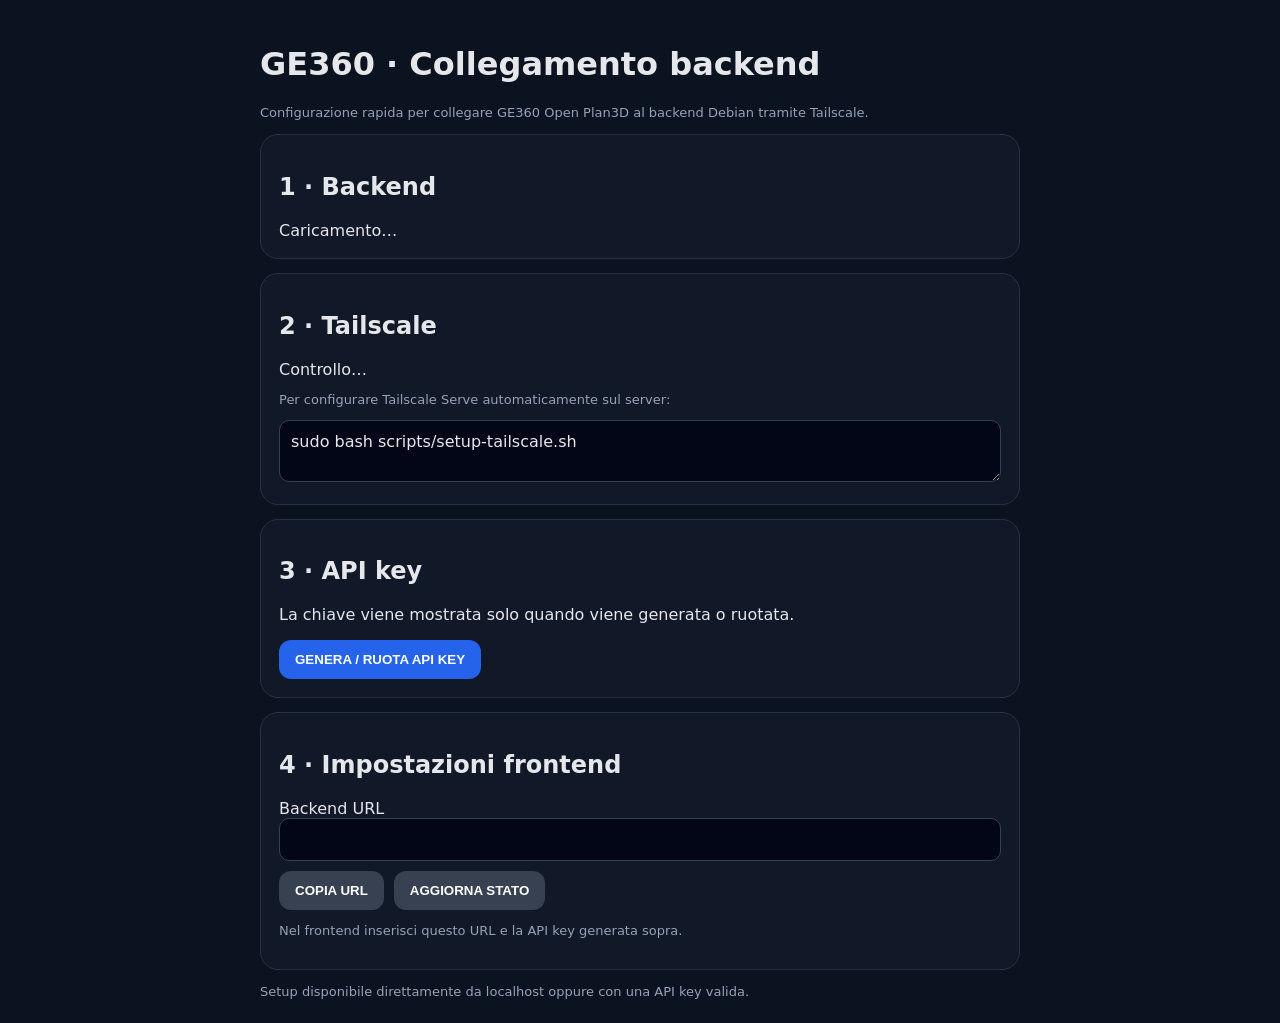
==== setup/index.html @ 034f6e6b "feat: add Tailscale easy-connect setup" ====
<!doctype html>
<html lang="it">
<head>
<meta charset="utf-8">
<meta name="viewport" content="width=device-width,initial-scale=1">
<title>GE360 · Collegamento backend</title>
<style>
body{margin:0;background:#0b1220;color:#e5e7eb;font-family:system-ui,sans-serif}.wrap{max-width:760px;margin:auto;padding:24px}.card{background:#111827;border:1px solid #273244;border-radius:18px;padding:18px;margin:14px 0}.row{display:flex;gap:10px;flex-wrap:wrap}.pill{padding:6px 10px;border-radius:999px;background:#1f2937}.ok{color:#86efac}.bad{color:#fca5a5}button{border:0;border-radius:12px;padding:12px 16px;font-weight:800;cursor:pointer}button.primary{background:#2563eb;color:white}button.secondary{background:#374151;color:white}input,textarea{box-sizing:border-box;width:100%;background:#020617;color:#e5e7eb;border:1px solid #334155;border-radius:10px;padding:11px;font:inherit}code{word-break:break-all}.small{font-size:13px;color:#94a3b8}.hidden{display:none}
</style>
</head>
<body><div class="wrap">
<h1>GE360 · Collegamento backend</h1>
<p class="small">Configurazione rapida per collegare GE360 Open Plan3D al backend Debian tramite Tailscale.</p>

<div class="card">
<h2>1 · Backend</h2>
<div id="backendState">Caricamento…</div>
</div>

<div class="card">
<h2>2 · Tailscale</h2>
<div id="tailscaleState">Controllo…</div>
<p class="small">Per configurare Tailscale Serve automaticamente sul server:</p>
<textarea readonly rows="2">sudo bash scripts/setup-tailscale.sh</textarea>
</div>

<div class="card">
<h2>3 · API key</h2>
<p>La chiave viene mostrata solo quando viene generata o ruotata.</p>
<button class="primary" id="generate">GENERA / RUOTA API KEY</button>
<div id="keyBox" class="hidden">
<p><strong>API key:</strong></p>
<textarea id="apiKey" readonly rows="3"></textarea>
<button class="secondary" data-copy="apiKey">COPIA API KEY</button>
</div>
</div>

<div class="card">
<h2>4 · Impostazioni frontend</h2>
<label>Backend URL</label>
<input id="serverUrl" readonly>
<div class="row" style="margin-top:10px">
<button class="secondary" data-copy="serverUrl">COPIA URL</button>
<button class="secondary" id="refresh">AGGIORNA STATO</button>
</div>
<p class="small">Nel frontend inserisci questo URL e la API key generata sopra.</p>
</div>

<div id="message" class="small"></div>
</div>
<script>
const $=id=>document.getElementById(id);
let profile=null;
async function refresh(){
  $('message').textContent='';
  const r=await fetch('/api/v1/setup/status');
  if(!r.ok){$('message').textContent='Setup disponibile direttamente da localhost oppure con una API key valida.';return}
  profile=await r.json();
  $('backendState').innerHTML='<span class="pill ok">Backend attivo</span> '+(profile.apiKeyConfigured?'<span class="pill ok">API key configurata</span>':'<span class="pill bad">API key mancante</span>');
  const t=profile.tailscale;
  $('tailscaleState').innerHTML=(t.installed?'<span class="pill ok">Installato</span>':'<span class="pill bad">Non installato</span>')+' '+(t.running?'<span class="pill ok">Connesso</span>':'<span class="pill bad">Non connesso</span>')+' '+(t.serveConfigured?'<span class="pill ok">Serve attivo</span>':'<span class="pill bad">Serve da configurare</span>')+(t.dnsName?'<p><code>'+t.dnsName+'</code></p>':'');
  $('serverUrl').value=t.frontendServerUrl||profile.local.frontendServerUrl;
}
$('generate').onclick=async()=>{
  const r=await fetch('/api/v1/setup/api-key',{method:'POST'});
  if(!r.ok){$('message').textContent='Generazione consentita solo localmente oppure con autenticazione.';return}
  const d=await r.json(); $('apiKey').value=d.apiKey; $('keyBox').classList.remove('hidden'); await refresh();
};
$('refresh').onclick=refresh;
document.querySelectorAll('[data-copy]').forEach(b=>b.onclick=async()=>{await navigator.clipboard.writeText($(b.dataset.copy).value);b.textContent='COPIATO ✓';setTimeout(()=>b.textContent=b.dataset.copy==='apiKey'?'COPIA API KEY':'COPIA URL',1200)});
refresh();
</script></body></html>
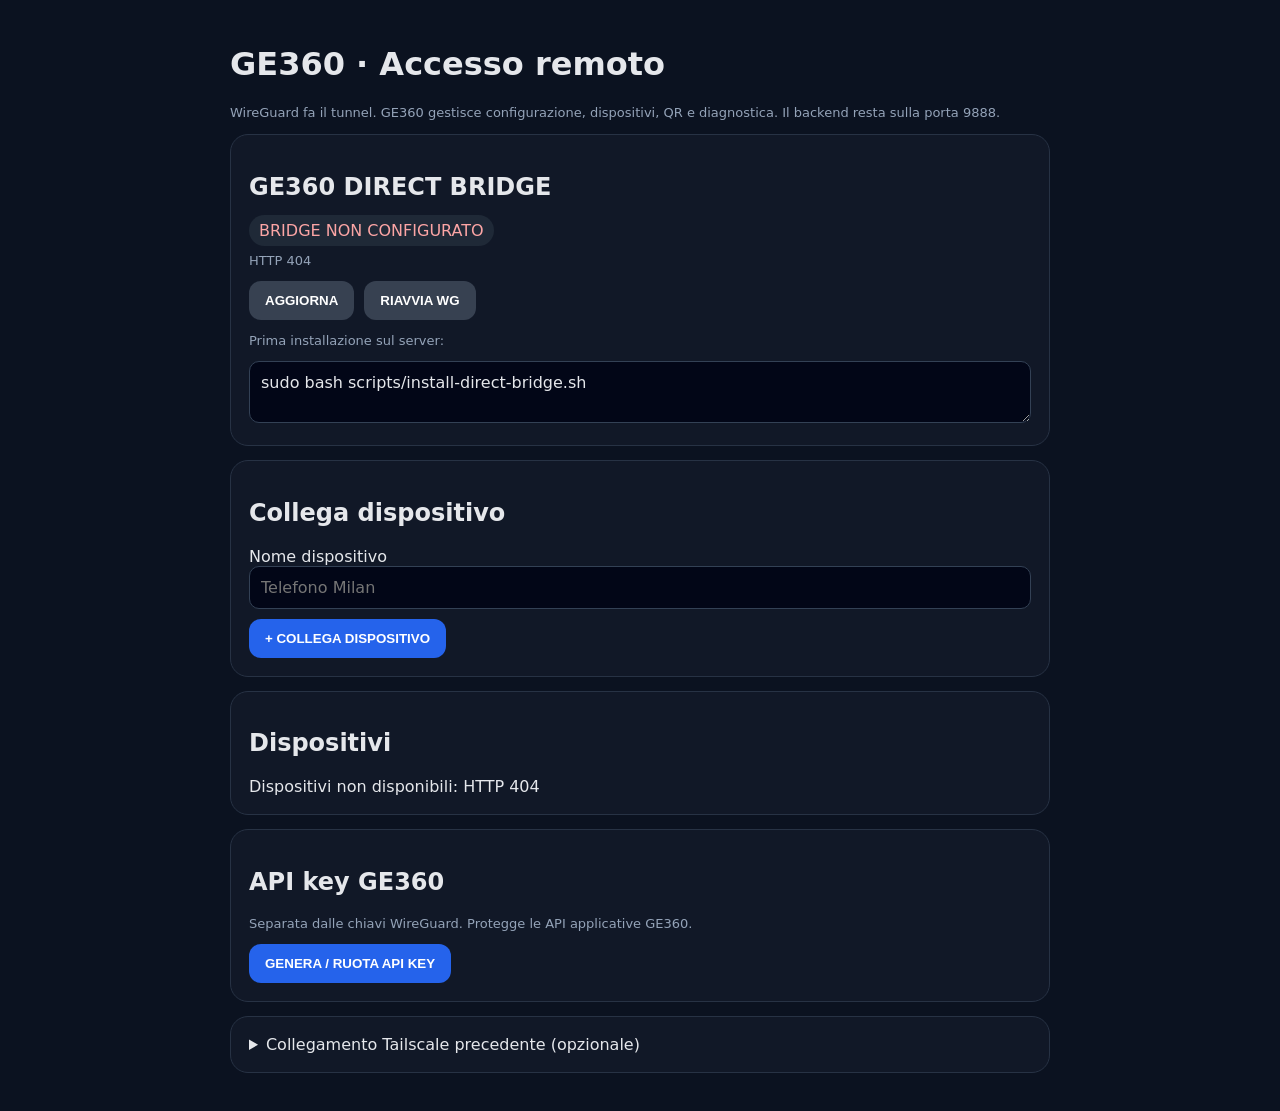
==== commit 44f93382: "feat: add direct bridge API and pairing UI" ====
--- a/setup/index.html
+++ b/setup/index.html
@@ -3,70 +3,117 @@
 <head>
 <meta charset="utf-8">
 <meta name="viewport" content="width=device-width,initial-scale=1">
-<title>GE360 · Collegamento backend</title>
+<title>GE360 · Accesso remoto</title>
 <style>
-body{margin:0;background:#0b1220;color:#e5e7eb;font-family:system-ui,sans-serif}.wrap{max-width:760px;margin:auto;padding:24px}.card{background:#111827;border:1px solid #273244;border-radius:18px;padding:18px;margin:14px 0}.row{display:flex;gap:10px;flex-wrap:wrap}.pill{padding:6px 10px;border-radius:999px;background:#1f2937}.ok{color:#86efac}.bad{color:#fca5a5}button{border:0;border-radius:12px;padding:12px 16px;font-weight:800;cursor:pointer}button.primary{background:#2563eb;color:white}button.secondary{background:#374151;color:white}input,textarea{box-sizing:border-box;width:100%;background:#020617;color:#e5e7eb;border:1px solid #334155;border-radius:10px;padding:11px;font:inherit}code{word-break:break-all}.small{font-size:13px;color:#94a3b8}.hidden{display:none}
+body{margin:0;background:#0b1220;color:#e5e7eb;font-family:system-ui,sans-serif}.wrap{max-width:820px;margin:auto;padding:24px}.card{background:#111827;border:1px solid #273244;border-radius:18px;padding:18px;margin:14px 0}.row{display:flex;gap:10px;flex-wrap:wrap}.pill{padding:6px 10px;border-radius:999px;background:#1f2937}.ok{color:#86efac}.bad{color:#fca5a5}.warn{color:#fde68a}button{border:0;border-radius:12px;padding:12px 16px;font-weight:800;cursor:pointer}button.primary{background:#2563eb;color:white}button.secondary{background:#374151;color:white}button.danger{background:#7f1d1d;color:white}input,textarea{box-sizing:border-box;width:100%;background:#020617;color:#e5e7eb;border:1px solid #334155;border-radius:10px;padding:11px;font:inherit}code{word-break:break-all}.small{font-size:13px;color:#94a3b8}.hidden{display:none}.device{padding:12px 0;border-top:1px solid #273244}.qr{background:white;padding:10px;border-radius:12px;max-width:320px;width:100%;box-sizing:border-box}
 </style>
 </head>
 <body><div class="wrap">
-<h1>GE360 · Collegamento backend</h1>
-<p class="small">Configurazione rapida per collegare GE360 Open Plan3D al backend Debian tramite Tailscale.</p>
+<h1>GE360 · Accesso remoto</h1>
+<p class="small">WireGuard fa il tunnel. GE360 gestisce configurazione, dispositivi, QR e diagnostica. Il backend resta sulla porta 9888.</p>
 
 <div class="card">
-<h2>1 · Backend</h2>
-<div id="backendState">Caricamento…</div>
+<h2>GE360 DIRECT BRIDGE</h2>
+<div id="bridgeState">Controllo…</div>
+<p id="bridgeMessage" class="small"></p>
+<div class="row">
+<button class="secondary" id="bridgeRefresh">AGGIORNA</button>
+<button class="secondary" id="bridgeRestart">RIAVVIA WG</button>
+</div>
+<p class="small">Prima installazione sul server:</p>
+<textarea readonly rows="2">sudo bash scripts/install-direct-bridge.sh</textarea>
 </div>
 
 <div class="card">
-<h2>2 · Tailscale</h2>
-<div id="tailscaleState">Controllo…</div>
-<p class="small">Per configurare Tailscale Serve automaticamente sul server:</p>
-<textarea readonly rows="2">sudo bash scripts/setup-tailscale.sh</textarea>
+<h2>Collega dispositivo</h2>
+<label>Nome dispositivo</label>
+<input id="deviceName" placeholder="Telefono Milan">
+<div style="margin-top:10px"><button class="primary" id="pair">+ COLLEGA DISPOSITIVO</button></div>
+<div id="pairing" class="hidden">
+<p class="warn"><strong>QR mostrato una sola volta.</strong> Non viene salvata la private key del telefono.</p>
+<img id="qr" class="qr" alt="QR WireGuard">
+<label>Backend GE360</label><input id="bridgeBackend" readonly>
+<label style="display:block;margin-top:10px">Configurazione WireGuard</label>
+<textarea id="wgConfig" readonly rows="10"></textarea>
+</div>
 </div>
 
 <div class="card">
-<h2>3 · API key</h2>
-<p>La chiave viene mostrata solo quando viene generata o ruotata.</p>
+<h2>Dispositivi</h2>
+<div id="devices">Nessun dispositivo.</div>
+</div>
+
+<div class="card">
+<h2>API key GE360</h2>
+<p class="small">Separata dalle chiavi WireGuard. Protegge le API applicative GE360.</p>
 <button class="primary" id="generate">GENERA / RUOTA API KEY</button>
 <div id="keyBox" class="hidden">
-<p><strong>API key:</strong></p>
 <textarea id="apiKey" readonly rows="3"></textarea>
 <button class="secondary" data-copy="apiKey">COPIA API KEY</button>
 </div>
 </div>
 
-<div class="card">
-<h2>4 · Impostazioni frontend</h2>
-<label>Backend URL</label>
-<input id="serverUrl" readonly>
-<div class="row" style="margin-top:10px">
-<button class="secondary" data-copy="serverUrl">COPIA URL</button>
-<button class="secondary" id="refresh">AGGIORNA STATO</button>
-</div>
-<p class="small">Nel frontend inserisci questo URL e la API key generata sopra.</p>
-</div>
+<details class="card">
+<summary>Collegamento Tailscale precedente (opzionale)</summary>
+<div id="tailscaleState" class="small" style="margin-top:12px">Controllo…</div>
+</details>
 
 <div id="message" class="small"></div>
 </div>
 <script>
 const $=id=>document.getElementById(id);
 let profile=null;
-async function refresh(){
+async function jsonOrError(r){const d=await r.json().catch(()=>({}));if(!r.ok)throw new Error((d.detail&&d.detail.message)||d.detail||('HTTP '+r.status));return d}
+async function refreshSetup(){
+  try{
+    const r=await fetch('/api/v1/setup/status'); if(!r.ok)return;
+    profile=await r.json();
+    const t=profile.tailscale||{};
+    $('tailscaleState').innerHTML=(t.installed?'Installato':'Non installato')+' · '+(t.running?'connesso':'non connesso')+' · '+(t.serveConfigured?'Serve attivo':'Serve inattivo');
+  }catch(e){}
+}
+async function refreshBridge(){
   $('message').textContent='';
-  const r=await fetch('/api/v1/setup/status');
-  if(!r.ok){$('message').textContent='Setup disponibile direttamente da localhost oppure con una API key valida.';return}
-  profile=await r.json();
-  $('backendState').innerHTML='<span class="pill ok">Backend attivo</span> '+(profile.apiKeyConfigured?'<span class="pill ok">API key configurata</span>':'<span class="pill bad">API key mancante</span>');
-  const t=profile.tailscale;
-  $('tailscaleState').innerHTML=(t.installed?'<span class="pill ok">Installato</span>':'<span class="pill bad">Non installato</span>')+' '+(t.running?'<span class="pill ok">Connesso</span>':'<span class="pill bad">Non connesso</span>')+' '+(t.serveConfigured?'<span class="pill ok">Serve attivo</span>':'<span class="pill bad">Serve da configurare</span>')+(t.dnsName?'<p><code>'+t.dnsName+'</code></p>':'');
-  $('serverUrl').value=t.frontendServerUrl||profile.local.frontendServerUrl;
+  try{
+    const d=await jsonOrError(await fetch('/api/v1/bridge/status'));
+    const online=d.state_code==='ONLINE';
+    $('bridgeState').innerHTML='<span class="pill '+(online?'ok':'bad')+'">'+d.state_code+'</span> <span class="pill">'+d.interface+'</span> <span class="pill">'+d.server_ip+':'+d.backend_port+'</span> <span class="pill">'+d.device_count+' dispositivi</span>';
+    $('bridgeMessage').textContent=(d.public_endpoint?'Endpoint: '+d.public_endpoint+'. ':'')+(d.message||'');
+    $('bridgeBackend').value=d.backend_url||'http://10.88.0.1:9888';
+  }catch(e){
+    $('bridgeState').innerHTML='<span class="pill bad">BRIDGE NON CONFIGURATO</span>';
+    $('bridgeMessage').textContent=e.message;
+  }
+  await refreshDevices();
 }
+async function refreshDevices(){
+  try{
+    const rows=await jsonOrError(await fetch('/api/v1/bridge/devices'));
+    if(!rows.length){$('devices').textContent='Nessun dispositivo.';return}
+    $('devices').innerHTML=rows.map(d=>'<div class="device"><strong>'+escapeHtml(d.name)+'</strong> · <code>'+d.vpn_ip+'</code> · '+d.status+(d.last_handshake_at?' · handshake '+d.last_handshake_at:'')+(d.status==='ACTIVE'?'<div style="margin-top:8px"><button class="danger" onclick="revokeDevice(\''+d.device_id+'\')">REVOCA</button></div>':'')+'</div>').join('');
+  }catch(e){$('devices').textContent='Dispositivi non disponibili: '+e.message}
+}
+function escapeHtml(v){return String(v).replace(/[&<>"']/g,c=>({'&':'&amp;','<':'&lt;','>':'&gt;','"':'&quot;',"'":'&#039;'}[c]))}
+async function revokeDevice(id){
+  if(!confirm('Revocare questo dispositivo?'))return;
+  try{await jsonOrError(await fetch('/api/v1/bridge/devices/'+id+'/revoke',{method:'POST'}));await refreshBridge()}catch(e){$('message').textContent=e.message}
+}
+$('pair').onclick=async()=>{
+  const name=$('deviceName').value.trim(); if(!name){$('message').textContent='Inserisci un nome dispositivo.';return}
+  try{
+    const d=await jsonOrError(await fetch('/api/v1/bridge/devices',{method:'POST',headers:{'Content-Type':'application/json'},body:JSON.stringify({name})}));
+    $('qr').src='data:image/png;base64,'+d.pairing.qr_png_base64;
+    $('wgConfig').value=d.pairing.wireguard_config;
+    $('bridgeBackend').value=d.pairing.backend_url;
+    $('pairing').classList.remove('hidden');
+    await refreshBridge();
+  }catch(e){$('message').textContent=e.message}
+};
+$('bridgeRefresh').onclick=refreshBridge;
+$('bridgeRestart').onclick=async()=>{try{await jsonOrError(await fetch('/api/v1/bridge/restart',{method:'POST'}));await refreshBridge()}catch(e){$('message').textContent=e.message}};
 $('generate').onclick=async()=>{
-  const r=await fetch('/api/v1/setup/api-key',{method:'POST'});
-  if(!r.ok){$('message').textContent='Generazione consentita solo localmente oppure con autenticazione.';return}
-  const d=await r.json(); $('apiKey').value=d.apiKey; $('keyBox').classList.remove('hidden'); await refresh();
+  try{const d=await jsonOrError(await fetch('/api/v1/setup/api-key',{method:'POST'}));$('apiKey').value=d.apiKey;$('keyBox').classList.remove('hidden')}catch(e){$('message').textContent=e.message}
 };
-$('refresh').onclick=refresh;
-document.querySelectorAll('[data-copy]').forEach(b=>b.onclick=async()=>{await navigator.clipboard.writeText($(b.dataset.copy).value);b.textContent='COPIATO ✓';setTimeout(()=>b.textContent=b.dataset.copy==='apiKey'?'COPIA API KEY':'COPIA URL',1200)});
-refresh();
+document.querySelectorAll('[data-copy]').forEach(b=>b.onclick=async()=>{await navigator.clipboard.writeText($(b.dataset.copy).value);b.textContent='COPIATO ✓'});
+refreshSetup();refreshBridge();
 </script></body></html>
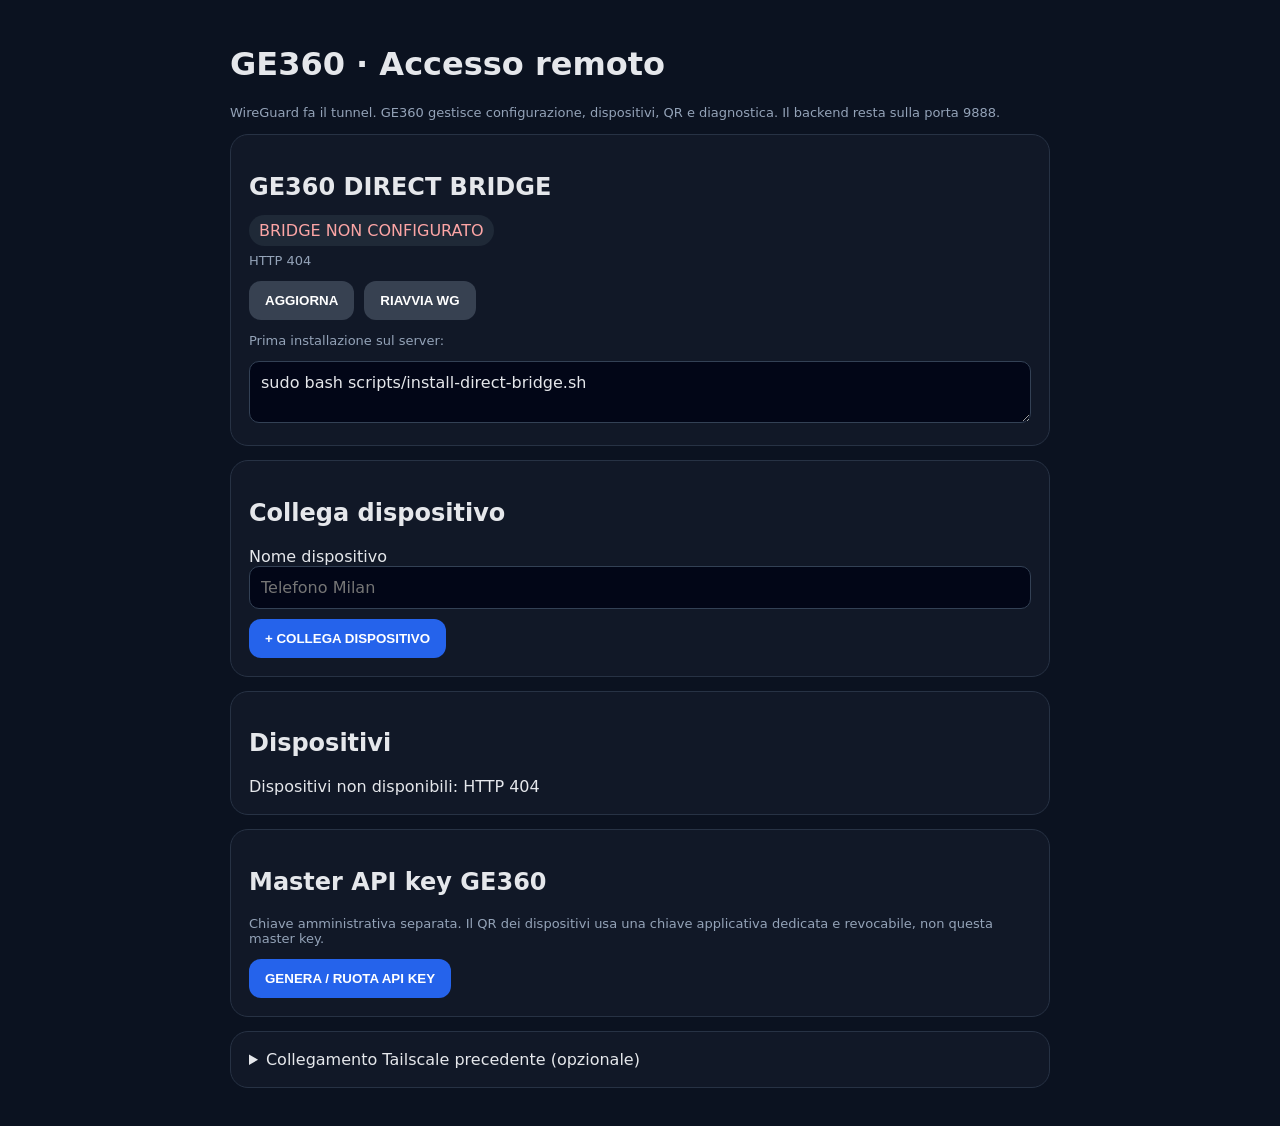
==== commit 065542a1: "feat: add one-scan device pairing credentials" ====
--- a/setup/index.html
+++ b/setup/index.html
@@ -30,8 +30,8 @@
 <input id="deviceName" placeholder="Telefono Milan">
 <div style="margin-top:10px"><button class="primary" id="pair">+ COLLEGA DISPOSITIVO</button></div>
 <div id="pairing" class="hidden">
-<p class="warn"><strong>QR mostrato una sola volta.</strong> Non viene salvata la private key del telefono.</p>
-<img id="qr" class="qr" alt="QR WireGuard">
+<p class="warn"><strong>QR GE360 mostrato una sola volta.</strong> Contiene tunnel WireGuard + chiave applicativa del dispositivo. Il server salva solo l'hash della chiave applicativa e non salva la private key WireGuard del telefono.</p>
+<img id="qr" class="qr" alt="QR GE360 Direct Bridge">
 <label>Backend GE360</label><input id="bridgeBackend" readonly>
 <label style="display:block;margin-top:10px">Configurazione WireGuard</label>
 <textarea id="wgConfig" readonly rows="10"></textarea>
@@ -44,8 +44,8 @@
 </div>
 
 <div class="card">
-<h2>API key GE360</h2>
-<p class="small">Separata dalle chiavi WireGuard. Protegge le API applicative GE360.</p>
+<h2>Master API key GE360</h2>
+<p class="small">Chiave amministrativa separata. Il QR dei dispositivi usa una chiave applicativa dedicata e revocabile, non questa master key.</p>
 <button class="primary" id="generate">GENERA / RUOTA API KEY</button>
 <div id="keyBox" class="hidden">
 <textarea id="apiKey" readonly rows="3"></textarea>
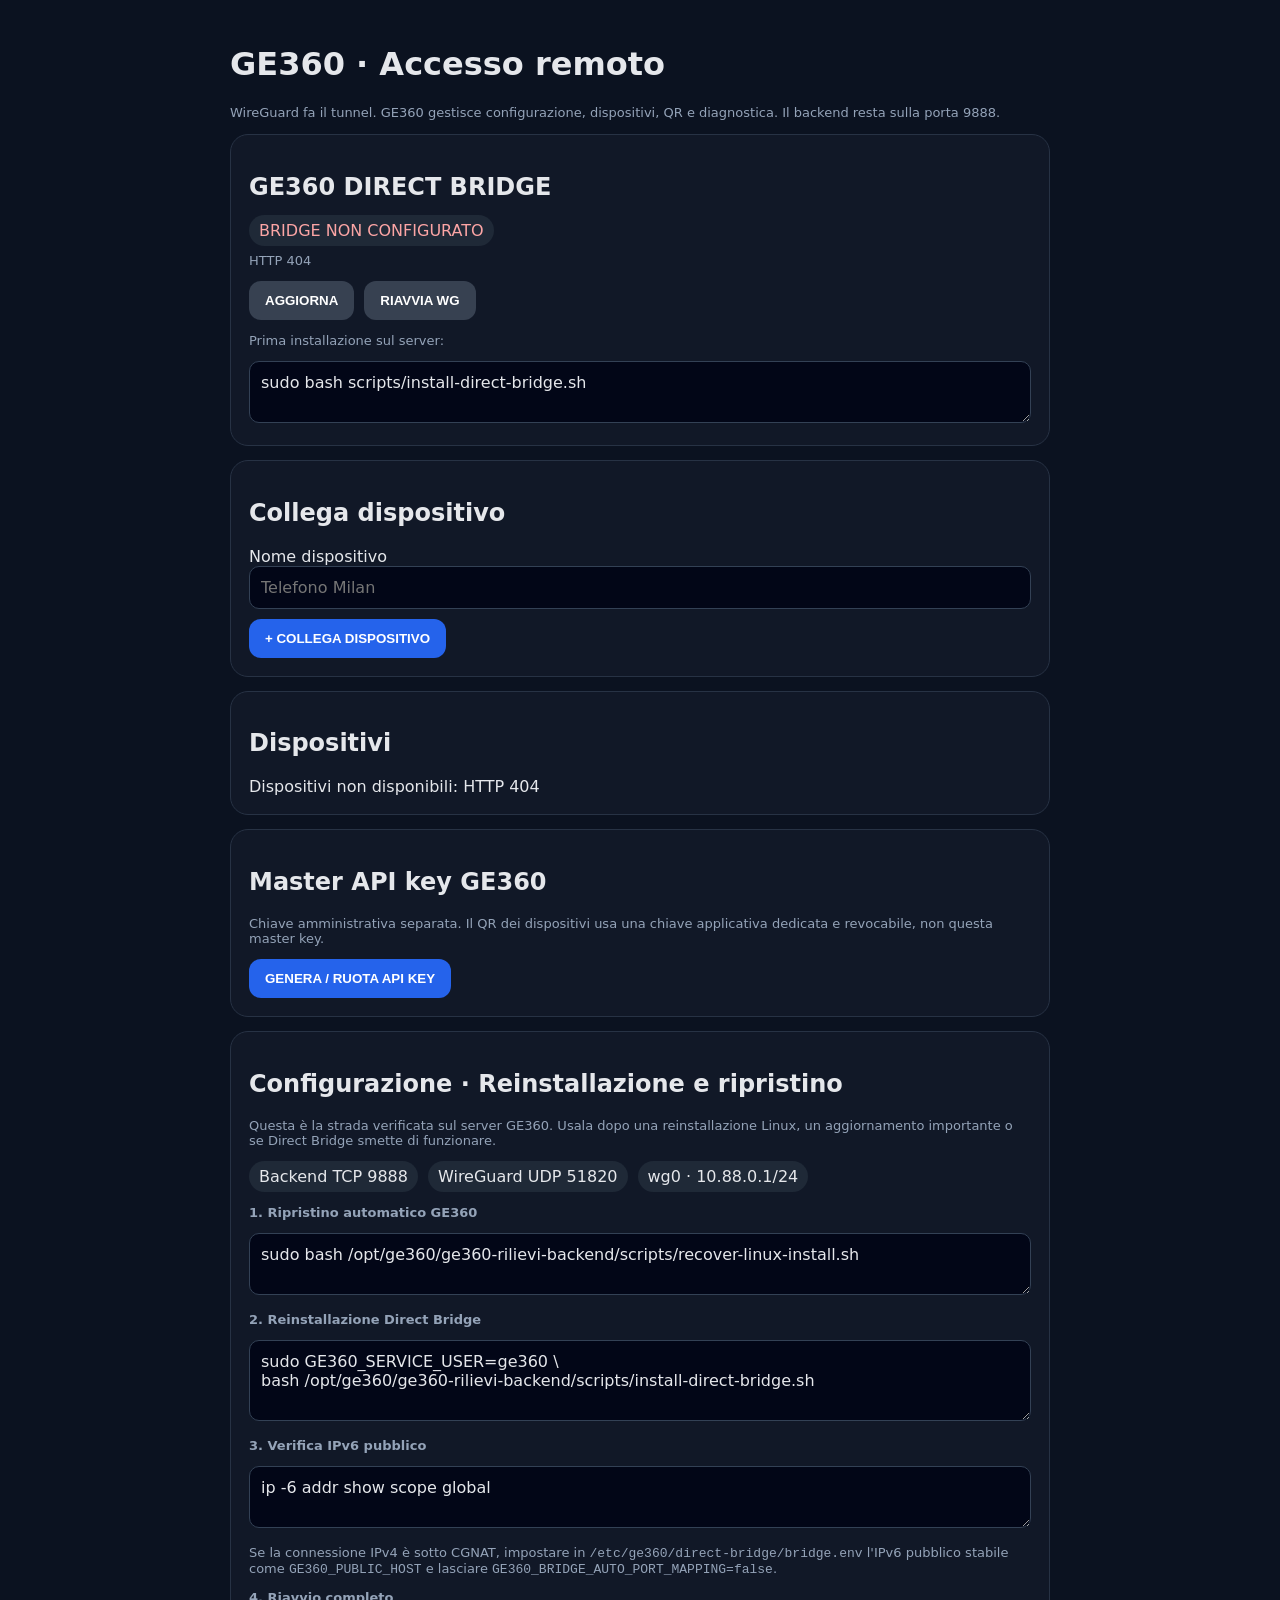
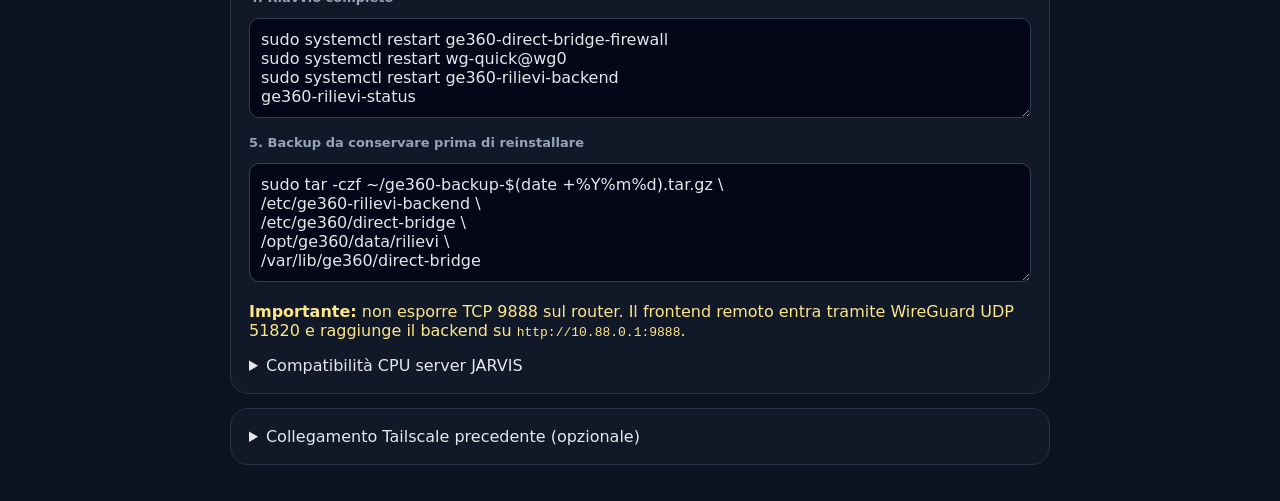
==== commit 026ec91c: "ui: show reinstall and recovery path in configuration" ====
--- a/setup/index.html
+++ b/setup/index.html
@@ -51,6 +51,48 @@
 <textarea id="apiKey" readonly rows="3"></textarea>
 <button class="secondary" data-copy="apiKey">COPIA API KEY</button>
 </div>
+</div>
+
+<div class="card">
+<h2>Configurazione · Reinstallazione e ripristino</h2>
+<p class="small">Questa è la strada verificata sul server GE360. Usala dopo una reinstallazione Linux, un aggiornamento importante o se Direct Bridge smette di funzionare.</p>
+
+<div class="row">
+<span class="pill">Backend TCP 9888</span>
+<span class="pill">WireGuard UDP 51820</span>
+<span class="pill">wg0 · 10.88.0.1/24</span>
+</div>
+
+<p class="small"><strong>1. Ripristino automatico GE360</strong></p>
+<textarea readonly rows="2">sudo bash /opt/ge360/ge360-rilievi-backend/scripts/recover-linux-install.sh</textarea>
+
+<p class="small"><strong>2. Reinstallazione Direct Bridge</strong></p>
+<textarea readonly rows="3">sudo GE360_SERVICE_USER=ge360 \
+bash /opt/ge360/ge360-rilievi-backend/scripts/install-direct-bridge.sh</textarea>
+
+<p class="small"><strong>3. Verifica IPv6 pubblico</strong></p>
+<textarea readonly rows="2">ip -6 addr show scope global</textarea>
+<p class="small">Se la connessione IPv4 è sotto CGNAT, impostare in <code>/etc/ge360/direct-bridge/bridge.env</code> l'IPv6 pubblico stabile come <code>GE360_PUBLIC_HOST</code> e lasciare <code>GE360_BRIDGE_AUTO_PORT_MAPPING=false</code>.</p>
+
+<p class="small"><strong>4. Riavvio completo</strong></p>
+<textarea readonly rows="4">sudo systemctl restart ge360-direct-bridge-firewall
+sudo systemctl restart wg-quick@wg0
+sudo systemctl restart ge360-rilievi-backend
+ge360-rilievi-status</textarea>
+
+<p class="small"><strong>5. Backup da conservare prima di reinstallare</strong></p>
+<textarea readonly rows="5">sudo tar -czf ~/ge360-backup-$(date +%Y%m%d).tar.gz \
+/etc/ge360-rilievi-backend \
+/etc/ge360/direct-bridge \
+/opt/ge360/data/rilievi \
+/var/lib/ge360/direct-bridge</textarea>
+
+<p class="warn"><strong>Importante:</strong> non esporre TCP 9888 sul router. Il frontend remoto entra tramite WireGuard UDP 51820 e raggiunge il backend su <code>http://10.88.0.1:9888</code>.</p>
+
+<details>
+<summary>Compatibilità CPU server JARVIS</summary>
+<p class="small">Per evitare SIGILL / Illegal instruction sul vecchio AMD Phenom II, il backend usa NumPy &lt; 2.4 e SciPy &lt; 1.17. Questa regola è già salvata nel pacchetto/repository.</p>
+</details>
 </div>
 
 <details class="card">
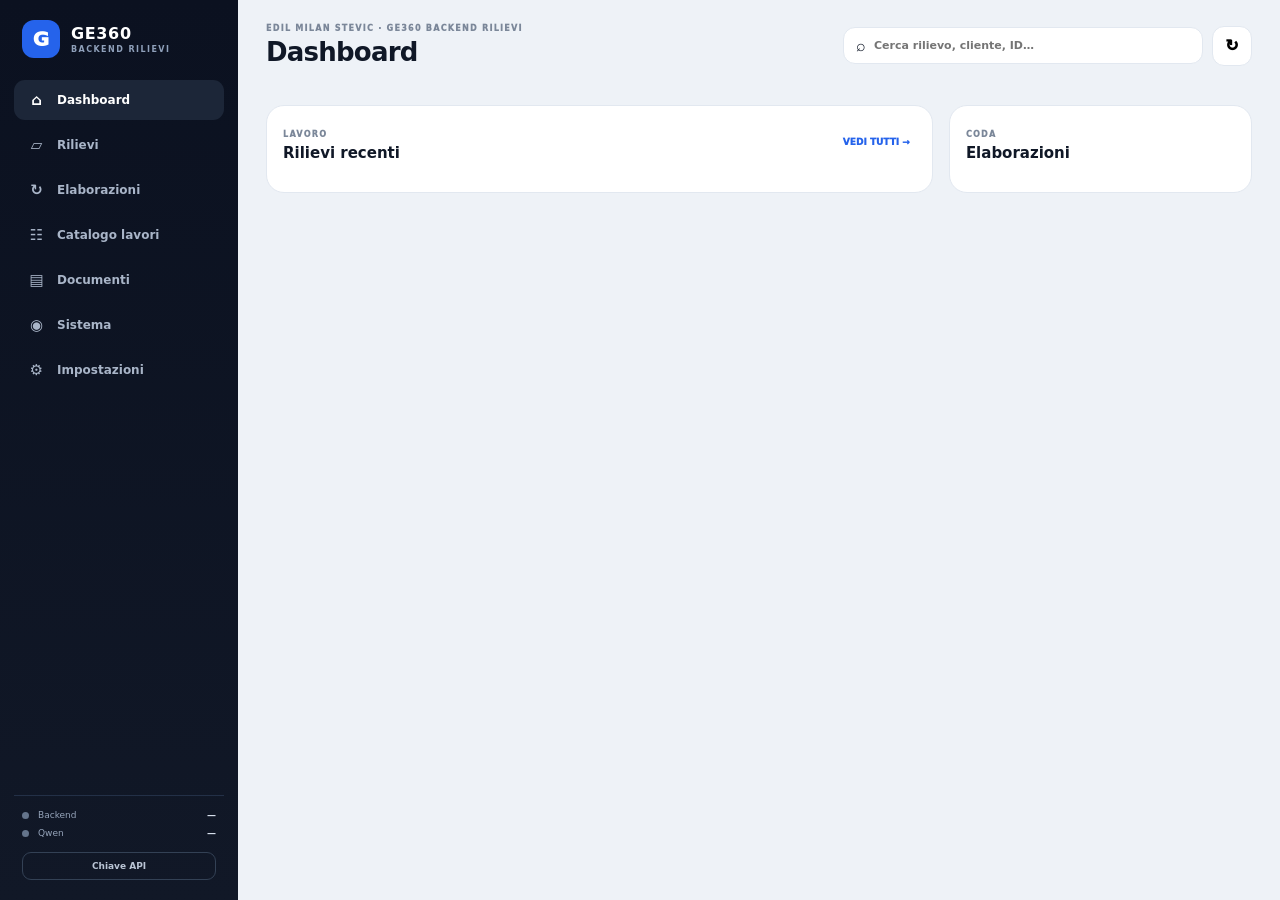
==== commit ad727116: "refactor: route legacy setup page into Control settings" ====
--- a/setup/index.html
+++ b/setup/index.html
@@ -1,161 +1,23 @@
 <!doctype html>
 <html lang="it">
 <head>
-<meta charset="utf-8">
-<meta name="viewport" content="width=device-width,initial-scale=1">
-<title>GE360 · Accesso remoto</title>
-<style>
-body{margin:0;background:#0b1220;color:#e5e7eb;font-family:system-ui,sans-serif}.wrap{max-width:820px;margin:auto;padding:24px}.card{background:#111827;border:1px solid #273244;border-radius:18px;padding:18px;margin:14px 0}.row{display:flex;gap:10px;flex-wrap:wrap}.pill{padding:6px 10px;border-radius:999px;background:#1f2937}.ok{color:#86efac}.bad{color:#fca5a5}.warn{color:#fde68a}button{border:0;border-radius:12px;padding:12px 16px;font-weight:800;cursor:pointer}button.primary{background:#2563eb;color:white}button.secondary{background:#374151;color:white}button.danger{background:#7f1d1d;color:white}input,textarea{box-sizing:border-box;width:100%;background:#020617;color:#e5e7eb;border:1px solid #334155;border-radius:10px;padding:11px;font:inherit}code{word-break:break-all}.small{font-size:13px;color:#94a3b8}.hidden{display:none}.device{padding:12px 0;border-top:1px solid #273244}.qr{background:white;padding:10px;border-radius:12px;max-width:320px;width:100%;box-sizing:border-box}
-</style>
+  <meta charset="utf-8">
+  <meta name="viewport" content="width=device-width,initial-scale=1">
+  <meta name="theme-color" content="#0b1120">
+  <title>GE360 · Impostazioni</title>
+  <meta http-equiv="refresh" content="0;url=/control/?view=settings&bootstrap=1">
+  <style>
+    html,body{margin:0;min-height:100%;background:#0b1120;color:#e5e7eb;font-family:Inter,system-ui,sans-serif}
+    body{min-height:100vh;display:grid;place-items:center}.card{width:min(430px,88vw);padding:24px;border:1px solid #273244;border-radius:20px;background:#111827}
+    h1{margin:0 0 8px;font-size:20px}p{color:#94a3b8;font-size:13px;line-height:1.5}a{color:#93c5fd;font-weight:800}
+  </style>
 </head>
-<body><div class="wrap">
-<h1>GE360 · Accesso remoto</h1>
-<p class="small">WireGuard fa il tunnel. GE360 gestisce configurazione, dispositivi, QR e diagnostica. Il backend resta sulla porta 9888.</p>
-
-<div class="card">
-<h2>GE360 DIRECT BRIDGE</h2>
-<div id="bridgeState">Controllo…</div>
-<p id="bridgeMessage" class="small"></p>
-<div class="row">
-<button class="secondary" id="bridgeRefresh">AGGIORNA</button>
-<button class="secondary" id="bridgeRestart">RIAVVIA WG</button>
-</div>
-<p class="small">Prima installazione sul server:</p>
-<textarea readonly rows="2">sudo bash scripts/install-direct-bridge.sh</textarea>
-</div>
-
-<div class="card">
-<h2>Collega dispositivo</h2>
-<label>Nome dispositivo</label>
-<input id="deviceName" placeholder="Telefono Milan">
-<div style="margin-top:10px"><button class="primary" id="pair">+ COLLEGA DISPOSITIVO</button></div>
-<div id="pairing" class="hidden">
-<p class="warn"><strong>QR GE360 mostrato una sola volta.</strong> Contiene tunnel WireGuard + chiave applicativa del dispositivo. Il server salva solo l'hash della chiave applicativa e non salva la private key WireGuard del telefono.</p>
-<img id="qr" class="qr" alt="QR GE360 Direct Bridge">
-<label>Backend GE360</label><input id="bridgeBackend" readonly>
-<label style="display:block;margin-top:10px">Configurazione WireGuard</label>
-<textarea id="wgConfig" readonly rows="10"></textarea>
-</div>
-</div>
-
-<div class="card">
-<h2>Dispositivi</h2>
-<div id="devices">Nessun dispositivo.</div>
-</div>
-
-<div class="card">
-<h2>Master API key GE360</h2>
-<p class="small">Chiave amministrativa separata. Il QR dei dispositivi usa una chiave applicativa dedicata e revocabile, non questa master key.</p>
-<button class="primary" id="generate">GENERA / RUOTA API KEY</button>
-<div id="keyBox" class="hidden">
-<textarea id="apiKey" readonly rows="3"></textarea>
-<button class="secondary" data-copy="apiKey">COPIA API KEY</button>
-</div>
-</div>
-
-<div class="card">
-<h2>Configurazione · Reinstallazione e ripristino</h2>
-<p class="small">Questa è la strada verificata sul server GE360. Usala dopo una reinstallazione Linux, un aggiornamento importante o se Direct Bridge smette di funzionare.</p>
-
-<div class="row">
-<span class="pill">Backend TCP 9888</span>
-<span class="pill">WireGuard UDP 51820</span>
-<span class="pill">wg0 · 10.88.0.1/24</span>
-</div>
-
-<p class="small"><strong>1. Ripristino automatico GE360</strong></p>
-<textarea readonly rows="2">sudo bash /opt/ge360/ge360-rilievi-backend/scripts/recover-linux-install.sh</textarea>
-
-<p class="small"><strong>2. Reinstallazione Direct Bridge</strong></p>
-<textarea readonly rows="3">sudo GE360_SERVICE_USER=ge360 \
-bash /opt/ge360/ge360-rilievi-backend/scripts/install-direct-bridge.sh</textarea>
-
-<p class="small"><strong>3. Verifica IPv6 pubblico</strong></p>
-<textarea readonly rows="2">ip -6 addr show scope global</textarea>
-<p class="small">Se la connessione IPv4 è sotto CGNAT, impostare in <code>/etc/ge360/direct-bridge/bridge.env</code> l'IPv6 pubblico stabile come <code>GE360_PUBLIC_HOST</code> e lasciare <code>GE360_BRIDGE_AUTO_PORT_MAPPING=false</code>.</p>
-
-<p class="small"><strong>4. Riavvio completo</strong></p>
-<textarea readonly rows="4">sudo systemctl restart ge360-direct-bridge-firewall
-sudo systemctl restart wg-quick@wg0
-sudo systemctl restart ge360-rilievi-backend
-ge360-rilievi-status</textarea>
-
-<p class="small"><strong>5. Backup da conservare prima di reinstallare</strong></p>
-<textarea readonly rows="5">sudo tar -czf ~/ge360-backup-$(date +%Y%m%d).tar.gz \
-/etc/ge360-rilievi-backend \
-/etc/ge360/direct-bridge \
-/opt/ge360/data/rilievi \
-/var/lib/ge360/direct-bridge</textarea>
-
-<p class="warn"><strong>Importante:</strong> non esporre TCP 9888 sul router. Il frontend remoto entra tramite WireGuard UDP 51820 e raggiunge il backend su <code>http://10.88.0.1:9888</code>.</p>
-
-<details>
-<summary>Compatibilità CPU server JARVIS</summary>
-<p class="small">Per evitare SIGILL / Illegal instruction sul vecchio AMD Phenom II, il backend usa NumPy &lt; 2.4 e SciPy &lt; 1.17. Questa regola è già salvata nel pacchetto/repository.</p>
-</details>
-</div>
-
-<details class="card">
-<summary>Collegamento Tailscale precedente (opzionale)</summary>
-<div id="tailscaleState" class="small" style="margin-top:12px">Controllo…</div>
-</details>
-
-<div id="message" class="small"></div>
-</div>
-<script>
-const $=id=>document.getElementById(id);
-let profile=null;
-async function jsonOrError(r){const d=await r.json().catch(()=>({}));if(!r.ok)throw new Error((d.detail&&d.detail.message)||d.detail||('HTTP '+r.status));return d}
-async function refreshSetup(){
-  try{
-    const r=await fetch('/api/v1/setup/status'); if(!r.ok)return;
-    profile=await r.json();
-    const t=profile.tailscale||{};
-    $('tailscaleState').innerHTML=(t.installed?'Installato':'Non installato')+' · '+(t.running?'connesso':'non connesso')+' · '+(t.serveConfigured?'Serve attivo':'Serve inattivo');
-  }catch(e){}
-}
-async function refreshBridge(){
-  $('message').textContent='';
-  try{
-    const d=await jsonOrError(await fetch('/api/v1/bridge/status'));
-    const online=d.state_code==='ONLINE';
-    $('bridgeState').innerHTML='<span class="pill '+(online?'ok':'bad')+'">'+d.state_code+'</span> <span class="pill">'+d.interface+'</span> <span class="pill">'+d.server_ip+':'+d.backend_port+'</span> <span class="pill">'+d.device_count+' dispositivi</span>';
-    $('bridgeMessage').textContent=(d.public_endpoint?'Endpoint: '+d.public_endpoint+'. ':'')+(d.message||'');
-    $('bridgeBackend').value=d.backend_url||'http://10.88.0.1:9888';
-  }catch(e){
-    $('bridgeState').innerHTML='<span class="pill bad">BRIDGE NON CONFIGURATO</span>';
-    $('bridgeMessage').textContent=e.message;
-  }
-  await refreshDevices();
-}
-async function refreshDevices(){
-  try{
-    const rows=await jsonOrError(await fetch('/api/v1/bridge/devices'));
-    if(!rows.length){$('devices').textContent='Nessun dispositivo.';return}
-    $('devices').innerHTML=rows.map(d=>'<div class="device"><strong>'+escapeHtml(d.name)+'</strong> · <code>'+d.vpn_ip+'</code> · '+d.status+(d.last_handshake_at?' · handshake '+d.last_handshake_at:'')+(d.status==='ACTIVE'?'<div style="margin-top:8px"><button class="danger" onclick="revokeDevice(\''+d.device_id+'\')">REVOCA</button></div>':'')+'</div>').join('');
-  }catch(e){$('devices').textContent='Dispositivi non disponibili: '+e.message}
-}
-function escapeHtml(v){return String(v).replace(/[&<>"']/g,c=>({'&':'&amp;','<':'&lt;','>':'&gt;','"':'&quot;',"'":'&#039;'}[c]))}
-async function revokeDevice(id){
-  if(!confirm('Revocare questo dispositivo?'))return;
-  try{await jsonOrError(await fetch('/api/v1/bridge/devices/'+id+'/revoke',{method:'POST'}));await refreshBridge()}catch(e){$('message').textContent=e.message}
-}
-$('pair').onclick=async()=>{
-  const name=$('deviceName').value.trim(); if(!name){$('message').textContent='Inserisci un nome dispositivo.';return}
-  try{
-    const d=await jsonOrError(await fetch('/api/v1/bridge/devices',{method:'POST',headers:{'Content-Type':'application/json'},body:JSON.stringify({name})}));
-    $('qr').src='data:image/png;base64,'+d.pairing.qr_png_base64;
-    $('wgConfig').value=d.pairing.wireguard_config;
-    $('bridgeBackend').value=d.pairing.backend_url;
-    $('pairing').classList.remove('hidden');
-    await refreshBridge();
-  }catch(e){$('message').textContent=e.message}
-};
-$('bridgeRefresh').onclick=refreshBridge;
-$('bridgeRestart').onclick=async()=>{try{await jsonOrError(await fetch('/api/v1/bridge/restart',{method:'POST'}));await refreshBridge()}catch(e){$('message').textContent=e.message}};
-$('generate').onclick=async()=>{
-  try{const d=await jsonOrError(await fetch('/api/v1/setup/api-key',{method:'POST'}));$('apiKey').value=d.apiKey;$('keyBox').classList.remove('hidden')}catch(e){$('message').textContent=e.message}
-};
-document.querySelectorAll('[data-copy]').forEach(b=>b.onclick=async()=>{await navigator.clipboard.writeText($(b.dataset.copy).value);b.textContent='COPIATO ✓'});
-refreshSetup();refreshBridge();
-</script></body></html>
+<body>
+  <section class="card">
+    <h1>GE360 · Impostazioni</h1>
+    <p>La configurazione è ora integrata nella dashboard Control.</p>
+    <p><a href="/control/?view=settings&bootstrap=1">Apri Control → Impostazioni</a></p>
+  </section>
+  <script>location.replace('/control/?view=settings&bootstrap=1');</script>
+</body>
+</html>
